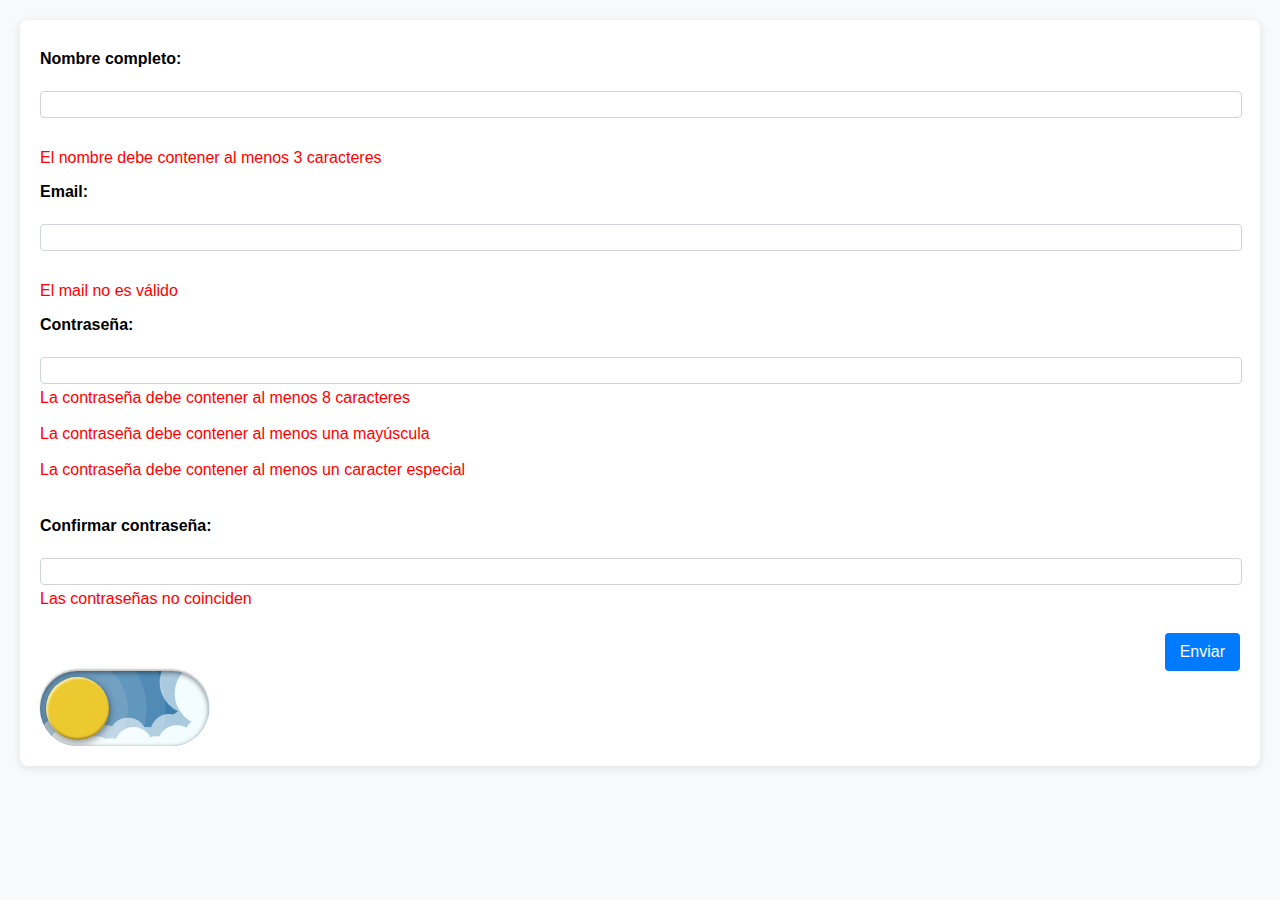
==== index.html @ d9d78153 "para pagwes" ====
<!DOCTYPE html>
<html lang="es">
    
<head>
    <meta charset="UTF-8">
    <meta name="viewport" content="width=device-width, initial-scale=1.0">
    <title>Document</title>
    <link rel="stylesheet" href="../css/styles.css">
</head>
<body>
<form action="" method="post" onsubmit="return validarForm()">
    
    <label for="pnombre">Nombre completo: </label> <br>
    <input type="text" name="" id="pnombre" onkeyup="ValidarNombre()" ><br>
    <p id="textonombre" style="color:red;">El nombre debe contener al menos 3 caracteres</p>
    <label for="Email">Email: </label><br>
    <input type="text" name="Email" id="Email" onkeyup="ValidarEmail()"><br>
    <p id="textomail" style="color: red;">El mail no es válido</p>
    <label for="Email">Contraseña:  </label><br>
    <input type="password" class="form-control" id="pass1"  name="PassWord"  onkeyup="validarPassword()"  /><br>
    <span style="color:red;" id="mensajeA">La contraseña debe contener al menos 8 caracteres</span><br>
    <span style="color:red;" id="mensajeB">La contraseña debe contener al menos una mayúscula</span><br>
    <span style="color:red;" id="mensajeC">La contraseña debe contener al menos un caracter especial</span><br>


    <label for="Email">Confirmar contraseña: </label><br>
    <input type="password" name="" id="pass2"  onkeyup="ValidarCoincidencia()"><br>
    <span id="msjError" style="color:red">Las contraseñas no coinciden  </span>

    <div class="col-12" style="display: flex; justify-content: flex-end;">
        <button class="btn btn-primary" type="submit">Enviar</button>
    </div>
     
    <!-- DARK MODE BUTTON --> 
<label class="theme-switch">
    <input type="checkbox" class="theme-switch__checkbox" onclick = "ModoOscuro()">
    
    
    <div class="theme-switch__container">
      <div class="theme-switch__clouds"></div>
      <div class="theme-switch__stars-container">
        <svg xmlns="http://www.w3.org/2000/svg" viewBox="0 0 144 55" fill="none">
          <path fill-rule="evenodd" clip-rule="evenodd" d="M135.831 3.00688C135.055 3.85027 134.111 4.29946 133 4.35447C134.111 4.40947 135.055 4.85867 135.831 5.71123C136.607 6.55462 136.996 7.56303 136.996 8.72727C136.996 7.95722 137.172 7.25134 137.525 6.59129C137.886 5.93124 138.372 5.39954 138.98 5.00535C139.598 4.60199 140.268 4.39114 141 4.35447C139.88 4.2903 138.936 3.85027 138.16 3.00688C137.384 2.16348 136.996 1.16425 136.996 0C136.996 1.16425 136.607 2.16348 135.831 3.00688ZM31 23.3545C32.1114 23.2995 33.0551 22.8503 33.8313 22.0069C34.6075 21.1635 34.9956 20.1642 34.9956 19C34.9956 20.1642 35.3837 21.1635 36.1599 22.0069C36.9361 22.8503 37.8798 23.2903 39 23.3545C38.2679 23.3911 37.5976 23.602 36.9802 24.0053C36.3716 24.3995 35.8864 24.9312 35.5248 25.5913C35.172 26.2513 34.9956 26.9572 34.9956 27.7273C34.9956 26.563 34.6075 25.5546 33.8313 24.7112C33.0551 23.8587 32.1114 23.4095 31 23.3545ZM0 36.3545C1.11136 36.2995 2.05513 35.8503 2.83131 35.0069C3.6075 34.1635 3.99559 33.1642 3.99559 32C3.99559 33.1642 4.38368 34.1635 5.15987 35.0069C5.93605 35.8503 6.87982 36.2903 8 36.3545C7.26792 36.3911 6.59757 36.602 5.98015 37.0053C5.37155 37.3995 4.88644 37.9312 4.52481 38.5913C4.172 39.2513 3.99559 39.9572 3.99559 40.7273C3.99559 39.563 3.6075 38.5546 2.83131 37.7112C2.05513 36.8587 1.11136 36.4095 0 36.3545ZM56.8313 24.0069C56.0551 24.8503 55.1114 25.2995 54 25.3545C55.1114 25.4095 56.0551 25.8587 56.8313 26.7112C57.6075 27.5546 57.9956 28.563 57.9956 29.7273C57.9956 28.9572 58.172 28.2513 58.5248 27.5913C58.8864 26.9312 59.3716 26.3995 59.9802 26.0053C60.5976 25.602 61.2679 25.3911 62 25.3545C60.8798 25.2903 59.9361 24.8503 59.1599 24.0069C58.3837 23.1635 57.9956 22.1642 57.9956 21C57.9956 22.1642 57.6075 23.1635 56.8313 24.0069ZM81 25.3545C82.1114 25.2995 83.0551 24.8503 83.8313 24.0069C84.6075 23.1635 84.9956 22.1642 84.9956 21C84.9956 22.1642 85.3837 23.1635 86.1599 24.0069C86.9361 24.8503 87.8798 25.2903 89 25.3545C88.2679 25.3911 87.5976 25.602 86.9802 26.0053C86.3716 26.3995 85.8864 26.9312 85.5248 27.5913C85.172 28.2513 84.9956 28.9572 84.9956 29.7273C84.9956 28.563 84.6075 27.5546 83.8313 26.7112C83.0551 25.8587 82.1114 25.4095 81 25.3545ZM136 36.3545C137.111 36.2995 138.055 35.8503 138.831 35.0069C139.607 34.1635 139.996 33.1642 139.996 32C139.996 33.1642 140.384 34.1635 141.16 35.0069C141.936 35.8503 142.88 36.2903 144 36.3545C143.268 36.3911 142.598 36.602 141.98 37.0053C141.372 37.3995 140.886 37.9312 140.525 38.5913C140.172 39.2513 139.996 39.9572 139.996 40.7273C139.996 39.563 139.607 38.5546 138.831 37.7112C138.055 36.8587 137.111 36.4095 136 36.3545ZM101.831 49.0069C101.055 49.8503 100.111 50.2995 99 50.3545C100.111 50.4095 101.055 50.8587 101.831 51.7112C102.607 52.5546 102.996 53.563 102.996 54.7273C102.996 53.9572 103.172 53.2513 103.525 52.5913C103.886 51.9312 104.372 51.3995 104.98 51.0053C105.598 50.602 106.268 50.3911 107 50.3545C105.88 50.2903 104.936 49.8503 104.16 49.0069C103.384 48.1635 102.996 47.1642 102.996 46C102.996 47.1642 102.607 48.1635 101.831 49.0069Z" fill="currentColor"></path>
        </svg>
      </div>
      <div class="theme-switch__circle-container">
        <div class="theme-switch__sun-moon-container">
          <div class="theme-switch__moon">
            <div class="theme-switch__spot"></div>
            <div class="theme-switch__spot"></div>
            <div class="theme-switch__spot"></div>
          </div>
        </div>
      </div>
    </div>
    </form>

    <script src="../js/script.js"></script>
</body>
</html>
---- css/styles.css ----
body {
  font-family: Arial, sans-serif;
  background-color: #f8f9fa;
  margin: 0;
  padding: 20px;
}

form {
  background-color: #ffffff;
  border-radius: 8px;
  padding: 20px;
  box-shadow: 0 2px 10px rgba(0, 0, 0, 0.1);
  overflow: hidden;
}



label {
  font-weight: bold;
  margin-top: 10px;
  display: block;
}

input[type="text"],
input[type="email"],
input[type="password"] {
  width: calc(100% - 10px);
  padding: 5px;
  margin: 5px 0 15px;
  border: 1px solid #ced4da;
  border-radius: 4px;
  transition: border-color 0.3s;
}

input[type="text"]:focus,
input[type="email"]:focus,
input[type="password"]:focus {
  border-color: #bb2121;
  outline: none;
}

span {
  display: block;
  margin-top: -10px;
  margin-bottom: 10px;
}

.btn {
  margin-top: 15px;
  padding: 10px 15px;
  font-size: 16px;
}

.btn-primary {
  background-color: #752c2c;
  border: none;
  color: white;
  border-radius: 4px;
  cursor: pointer;
}

.btn-primary:hover {
  background-color: #5fe44d;
}

/* DARK MODE BUTTON */ 
.theme-switch {
  --toggle-size: 30px;
  /* the size is adjusted using font-size,
     this is not transform scale,
     so you can choose any size */
  --container-width: 5.625em;
  --container-height: 2.5em;
  --container-radius: 6.25em;
  /* radius 0 - minecraft mode :) */
  --container-light-bg: #3D7EAE;
  --container-night-bg: #1D1F2C;
  --circle-container-diameter: 3.375em;
  --sun-moon-diameter: 2.125em;
  --sun-bg: #ECCA2F;
  --moon-bg: #C4C9D1;
  --spot-color: #959DB1;
  --circle-container-offset: calc((var(--circle-container-diameter) - var(--container-height)) / 2 * -1);
  --stars-color: #fff;
  --clouds-color: #F3FDFF;
  --back-clouds-color: #AACADF;
  --transition: .5s cubic-bezier(0, -0.02, 0.4, 1.25);
  --circle-transition: .3s cubic-bezier(0, -0.02, 0.35, 1.17);
}

.theme-switch, .theme-switch *, .theme-switch *::before, .theme-switch *::after {
  -webkit-box-sizing: border-box;
  box-sizing: border-box;
  margin: 0;
  padding: 0;
  font-size: var(--toggle-size);
}

.theme-switch__container {
  width: var(--container-width);
  height: var(--container-height);
  background-color: var(--container-light-bg);
  border-radius: var(--container-radius);
  overflow: hidden;
  cursor: pointer;
  -webkit-box-shadow: 0em -0.062em 0.062em rgba(0, 0, 0, 0.25), 0em 0.062em 0.125em rgba(255, 255, 255, 0.94);
  box-shadow: 0em -0.062em 0.062em rgba(0, 0, 0, 0.25), 0em 0.062em 0.125em rgba(255, 255, 255, 0.94);
  -webkit-transition: var(--transition);
  -o-transition: var(--transition);
  transition: var(--transition);
  position: relative;
}

.theme-switch__container::before {
  content: "";
  position: absolute;
  z-index: 1;
  inset: 0;
  -webkit-box-shadow: 0em 0.05em 0.187em rgba(0, 0, 0, 0.25) inset, 0em 0.05em 0.187em rgba(0, 0, 0, 0.25) inset;
  box-shadow: 0em 0.05em 0.187em rgba(0, 0, 0, 0.25) inset, 0em 0.05em 0.187em rgba(0, 0, 0, 0.25) inset;
  border-radius: var(--container-radius)
}

.theme-switch__checkbox {
  display: none;
}

.theme-switch__circle-container {
  width: var(--circle-container-diameter);
  height: var(--circle-container-diameter);
  background-color: rgba(255, 255, 255, 0.1);
  position: absolute;
  left: var(--circle-container-offset);
  top: var(--circle-container-offset);
  border-radius: var(--container-radius);
  -webkit-box-shadow: inset 0 0 0 3.375em rgba(255, 255, 255, 0.1), inset 0 0 0 3.375em rgba(255, 255, 255, 0.1), 0 0 0 0.625em rgba(255, 255, 255, 0.1), 0 0 0 1.25em rgba(255, 255, 255, 0.1);
  box-shadow: inset 0 0 0 3.375em rgba(255, 255, 255, 0.1), inset 0 0 0 3.375em rgba(255, 255, 255, 0.1), 0 0 0 0.625em rgba(255, 255, 255, 0.1), 0 0 0 1.25em rgba(255, 255, 255, 0.1);
  display: -webkit-box;
  display: -ms-flexbox;
  display: flex;
  -webkit-transition: var(--circle-transition);
  -o-transition: var(--circle-transition);
  transition: var(--circle-transition);
  pointer-events: none;
}

.theme-switch__sun-moon-container {
  pointer-events: auto;
  position: relative;
  z-index: 2;
  width: var(--sun-moon-diameter);
  height: var(--sun-moon-diameter);
  margin: auto;
  border-radius: var(--container-radius);
  background-color: var(--sun-bg);
  -webkit-box-shadow: 0.062em 0.062em 0.062em 0em rgba(254, 255, 239, 0.61) inset, 0em -0.062em 0.062em 0em #a1872a inset;
  box-shadow: 0.062em 0.062em 0.062em 0em rgba(254, 255, 239, 0.61) inset, 0em -0.062em 0.062em 0em #a1872a inset;
  -webkit-filter: drop-shadow(0.062em 0.125em 0.125em rgba(0, 0, 0, 0.25)) drop-shadow(0em 0.062em 0.125em rgba(0, 0, 0, 0.25));
  filter: drop-shadow(0.062em 0.125em 0.125em rgba(0, 0, 0, 0.25)) drop-shadow(0em 0.062em 0.125em rgba(0, 0, 0, 0.25));
  overflow: hidden;
  -webkit-transition: var(--transition);
  -o-transition: var(--transition);
  transition: var(--transition);
}

.theme-switch__moon {
  -webkit-transform: translateX(100%);
  -ms-transform: translateX(100%);
  transform: translateX(100%);
  width: 100%;
  height: 100%;
  background-color: var(--moon-bg);
  border-radius: inherit;
  -webkit-box-shadow: 0.062em 0.062em 0.062em 0em rgba(254, 255, 239, 0.61) inset, 0em -0.062em 0.062em 0em #969696 inset;
  box-shadow: 0.062em 0.062em 0.062em 0em rgba(254, 255, 239, 0.61) inset, 0em -0.062em 0.062em 0em #969696 inset;
  -webkit-transition: var(--transition);
  -o-transition: var(--transition);
  transition: var(--transition);
  position: relative;
}

.theme-switch__spot {
  position: absolute;
  top: 0.75em;
  left: 0.312em;
  width: 0.75em;
  height: 0.75em;
  border-radius: var(--container-radius);
  background-color: var(--spot-color);
  -webkit-box-shadow: 0em 0.0312em 0.062em rgba(0, 0, 0, 0.25) inset;
  box-shadow: 0em 0.0312em 0.062em rgba(0, 0, 0, 0.25) inset;
}

.theme-switch__spot:nth-of-type(2) {
  width: 0.375em;
  height: 0.375em;
  top: 0.937em;
  left: 1.375em;
}

.theme-switch__spot:nth-last-of-type(3) {
  width: 0.25em;
  height: 0.25em;
  top: 0.312em;
  left: 0.812em;
}

.theme-switch__clouds {
  width: 1.25em;
  height: 1.25em;
  background-color: var(--clouds-color);
  border-radius: var(--container-radius);
  position: absolute;
  bottom: -0.625em;
  left: 0.312em;
  -webkit-box-shadow: 0.937em 0.312em var(--clouds-color), -0.312em -0.312em var(--back-clouds-color), 1.437em 0.375em var(--clouds-color), 0.5em -0.125em var(--back-clouds-color), 2.187em 0 var(--clouds-color), 1.25em -0.062em var(--back-clouds-color), 2.937em 0.312em var(--clouds-color), 2em -0.312em var(--back-clouds-color), 3.625em -0.062em var(--clouds-color), 2.625em 0em var(--back-clouds-color), 4.5em -0.312em var(--clouds-color), 3.375em -0.437em var(--back-clouds-color), 4.625em -1.75em 0 0.437em var(--clouds-color), 4em -0.625em var(--back-clouds-color), 4.125em -2.125em 0 0.437em var(--back-clouds-color);
  box-shadow: 0.937em 0.312em var(--clouds-color), -0.312em -0.312em var(--back-clouds-color), 1.437em 0.375em var(--clouds-color), 0.5em -0.125em var(--back-clouds-color), 2.187em 0 var(--clouds-color), 1.25em -0.062em var(--back-clouds-color), 2.937em 0.312em var(--clouds-color), 2em -0.312em var(--back-clouds-color), 3.625em -0.062em var(--clouds-color), 2.625em 0em var(--back-clouds-color), 4.5em -0.312em var(--clouds-color), 3.375em -0.437em var(--back-clouds-color), 4.625em -1.75em 0 0.437em var(--clouds-color), 4em -0.625em var(--back-clouds-color), 4.125em -2.125em 0 0.437em var(--back-clouds-color);
  -webkit-transition: 0.5s cubic-bezier(0, -0.02, 0.4, 1.25);
  -o-transition: 0.5s cubic-bezier(0, -0.02, 0.4, 1.25);
  transition: 0.5s cubic-bezier(0, -0.02, 0.4, 1.25);
}

.theme-switch__stars-container {
  position: absolute;
  color: var(--stars-color);
  top: -100%;
  left: 0.312em;
  width: 2.75em;
  height: auto;
  -webkit-transition: var(--transition);
  -o-transition: var(--transition);
  transition: var(--transition);
}

/* actions */

.theme-switch__checkbox:checked + .theme-switch__container {
  background-color: var(--container-night-bg);
}

.theme-switch__checkbox:checked + .theme-switch__container .theme-switch__circle-container {
  left: calc(100% - var(--circle-container-offset) - var(--circle-container-diameter));
}

.theme-switch__checkbox:checked + .theme-switch__container .theme-switch__circle-container:hover {
  left: calc(100% - var(--circle-container-offset) - var(--circle-container-diameter) - 0.187em)
}

.theme-switch__circle-container:hover {
  left: calc(var(--circle-container-offset) + 0.187em);
}

.theme-switch__checkbox:checked + .theme-switch__container .theme-switch__moon {
  -webkit-transform: translate(0);
  -ms-transform: translate(0);
  transform: translate(0);
}

.theme-switch__checkbox:checked + .theme-switch__container .theme-switch__clouds {
  bottom: -4.062em;
}

.theme-switch__checkbox:checked + .theme-switch__container .theme-switch__stars-container {
  top: 50%;
  -webkit-transform: translateY(-50%);
  -ms-transform: translateY(-50%);
  transform: translateY(-50%);
}

body.modo-oscuro {
  background-color: #aaaaaa; /* Fondo oscuro */
  color: #b84545; /* Texto claro */
}

.modo-oscuro form {
  background-color: #aaaaaa; /* Fondo del formulario oscuro */
  border: 1px solid #ffffff; /* Borde más oscuro */
  color: #4b3d3d
}


body.modo-oscuro input[type="text"],
body.modo-oscuro input[type="email"],
body.modo-oscuro input[type="password"] {
    background-color: #333; /* Fondo de inputs negro en modo oscuro */
    color: #ffffff; /* Texto blanco en inputs en modo oscuro */
    border: 1px solid #b915b9; /* Borde de inputs más oscuro en modo oscuro */
}

.btn-primary {
  background-color: #007bff; /* Color botón */
}

.btn-primary:hover {
  background-color: #0056b3; /* Color botón al pasar el ratón */
}
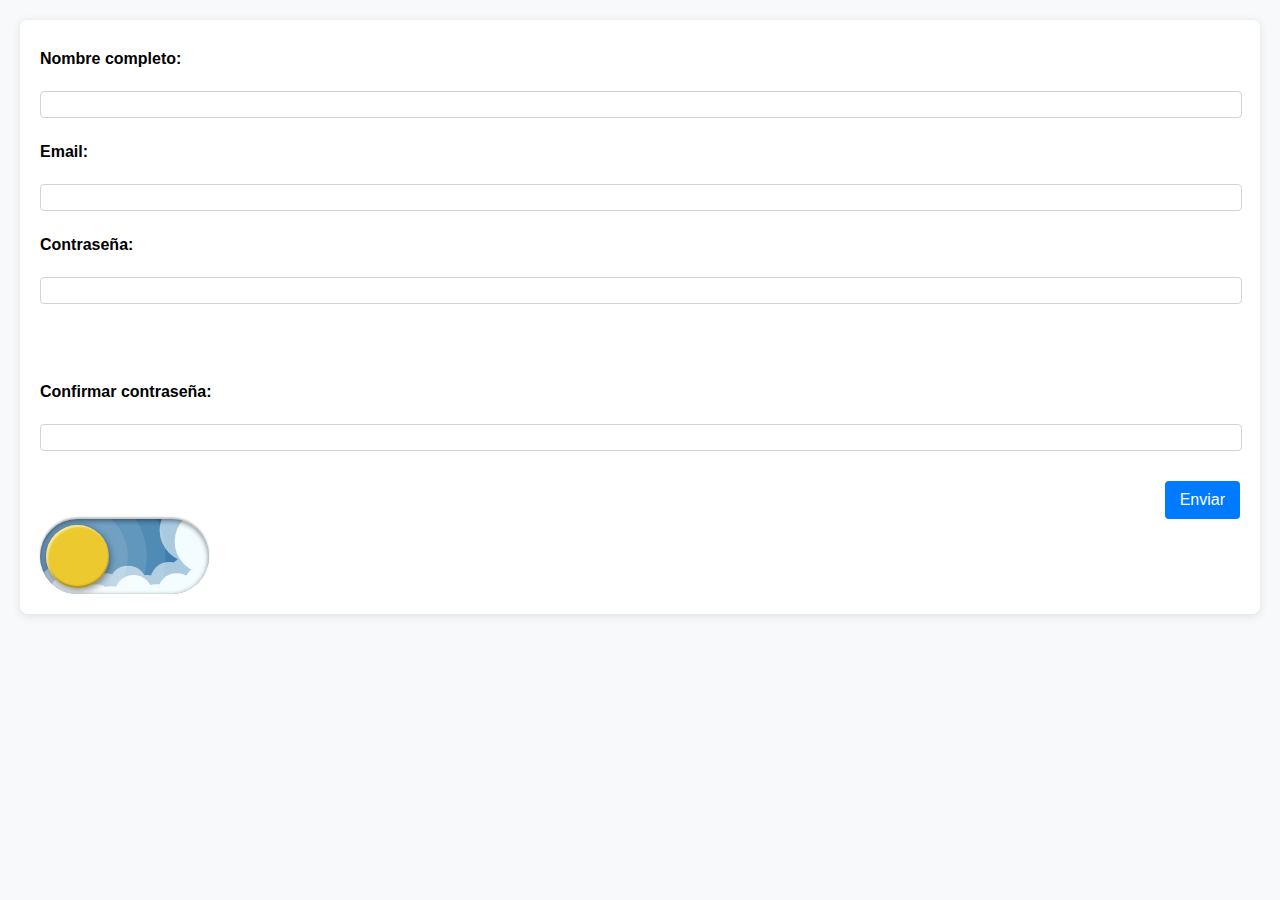
==== commit 2116f488: "terminado" ====
--- a/index.html
+++ b/index.html
@@ -5,27 +5,27 @@
     <meta charset="UTF-8">
     <meta name="viewport" content="width=device-width, initial-scale=1.0">
     <title>Document</title>
-    <link rel="stylesheet" href="../css/styles.css">
+    <link rel="stylesheet" href="css/styles.css">
 </head>
 <body>
-<form action="" method="post" onsubmit="return validarForm()">
+<form onsubmit="return validarForm()">
     
     <label for="pnombre">Nombre completo: </label> <br>
     <input type="text" name="" id="pnombre" onkeyup="ValidarNombre()" ><br>
-    <p id="textonombre" style="color:red;">El nombre debe contener al menos 3 caracteres</p>
+    <p id="textonombre" style="color:red; display:none;">El nombre debe contener al menos 3 caracteres</p>
     <label for="Email">Email: </label><br>
     <input type="text" name="Email" id="Email" onkeyup="ValidarEmail()"><br>
-    <p id="textomail" style="color: red;">El mail no es válido</p>
+    <p id="textomail" style="color: red; display:none;">El mail no es válido</p>
     <label for="Email">Contraseña:  </label><br>
     <input type="password" class="form-control" id="pass1"  name="PassWord"  onkeyup="validarPassword()"  /><br>
-    <span style="color:red;" id="mensajeA">La contraseña debe contener al menos 8 caracteres</span><br>
-    <span style="color:red;" id="mensajeB">La contraseña debe contener al menos una mayúscula</span><br>
-    <span style="color:red;" id="mensajeC">La contraseña debe contener al menos un caracter especial</span><br>
+    <span style="color:red; display:none;" id="mensajeA">La contraseña debe contener al menos 8 caracteres</span><br>
+    <span style="color:red; display:none;" id="mensajeB">La contraseña debe contener al menos una mayúscula</span><br>
+    <span style="color:red; display:none;" id="mensajeC">La contraseña debe contener al menos un caracter especial</span><br>
 
 
     <label for="Email">Confirmar contraseña: </label><br>
     <input type="password" name="" id="pass2"  onkeyup="ValidarCoincidencia()"><br>
-    <span id="msjError" style="color:red">Las contraseñas no coinciden  </span>
+    <span id="msjError" style="color:red; display:none;">Las contraseñas no coinciden  </span>
 
     <div class="col-12" style="display: flex; justify-content: flex-end;">
         <button class="btn btn-primary" type="submit">Enviar</button>
@@ -55,6 +55,6 @@
     </div>
     </form>
 
-    <script src="../js/script.js"></script>
+    <script src="js/script.js"></script>
 </body>
 </html>
